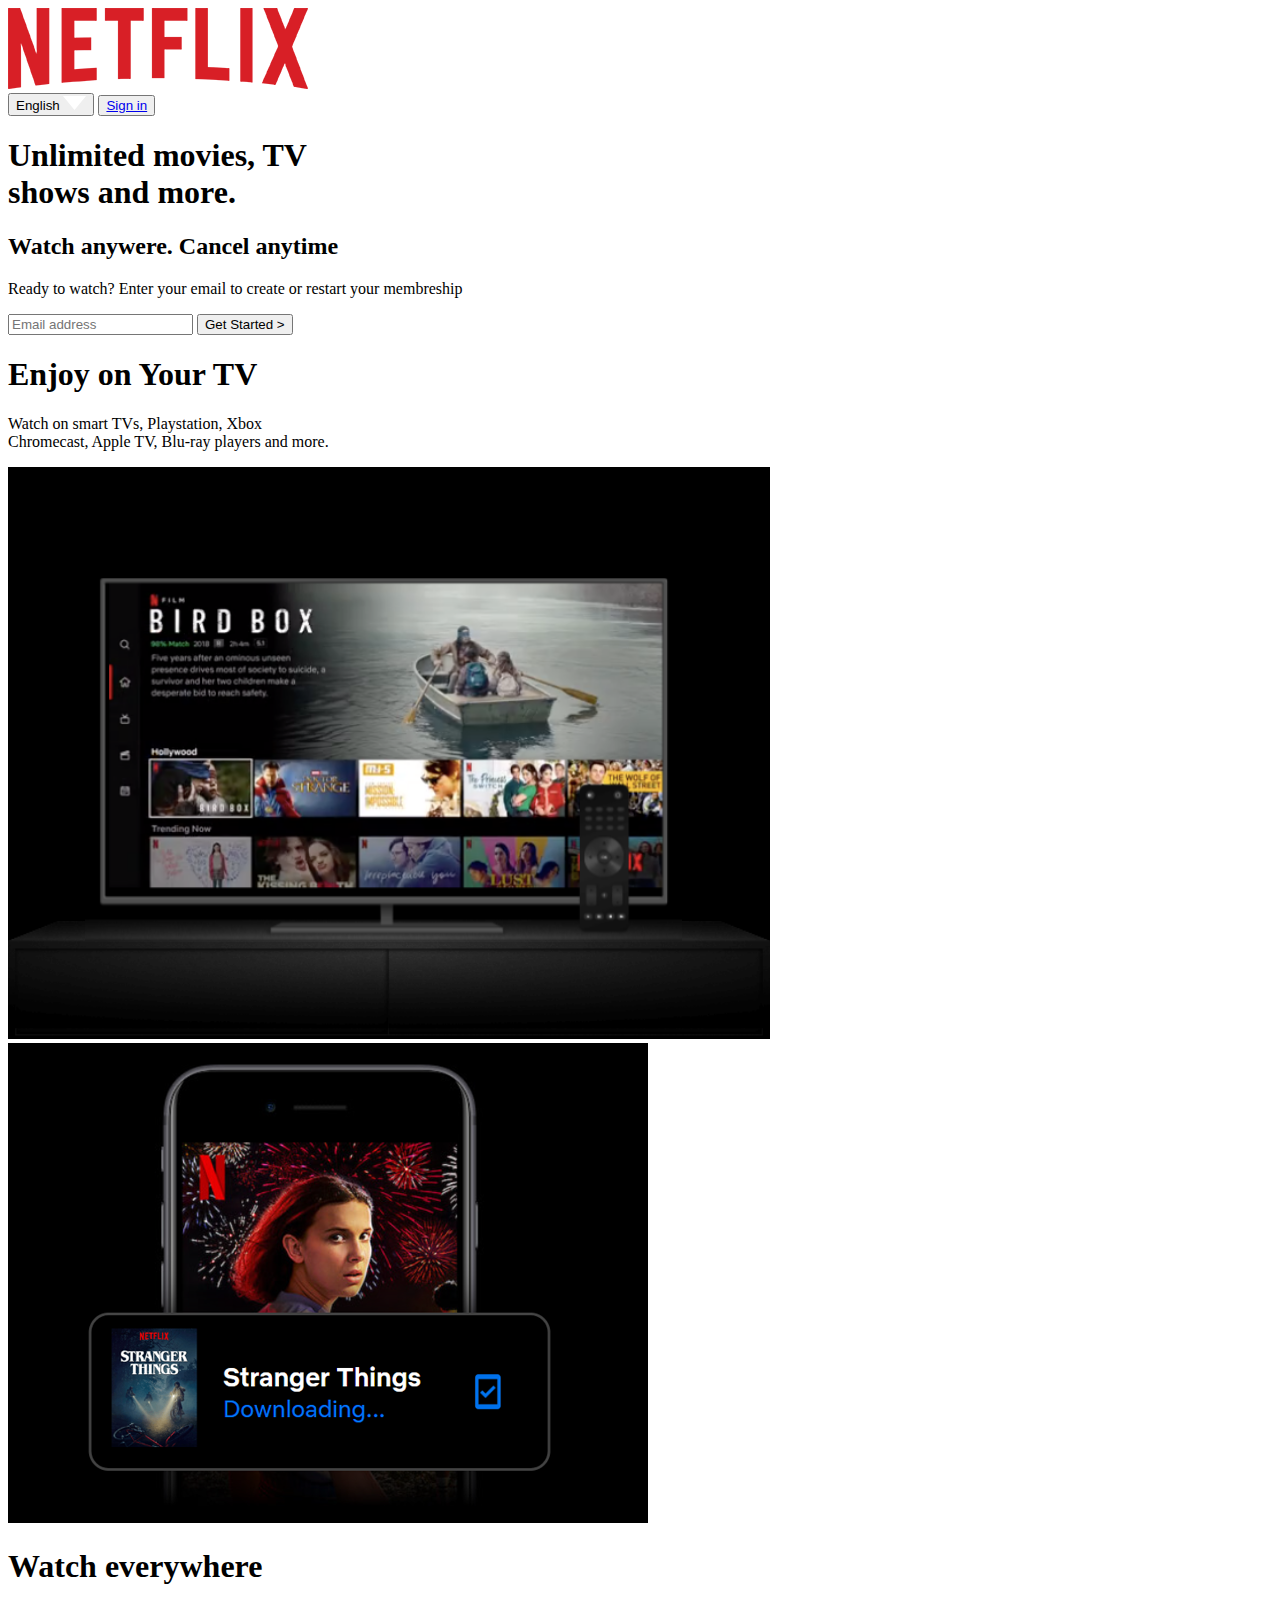
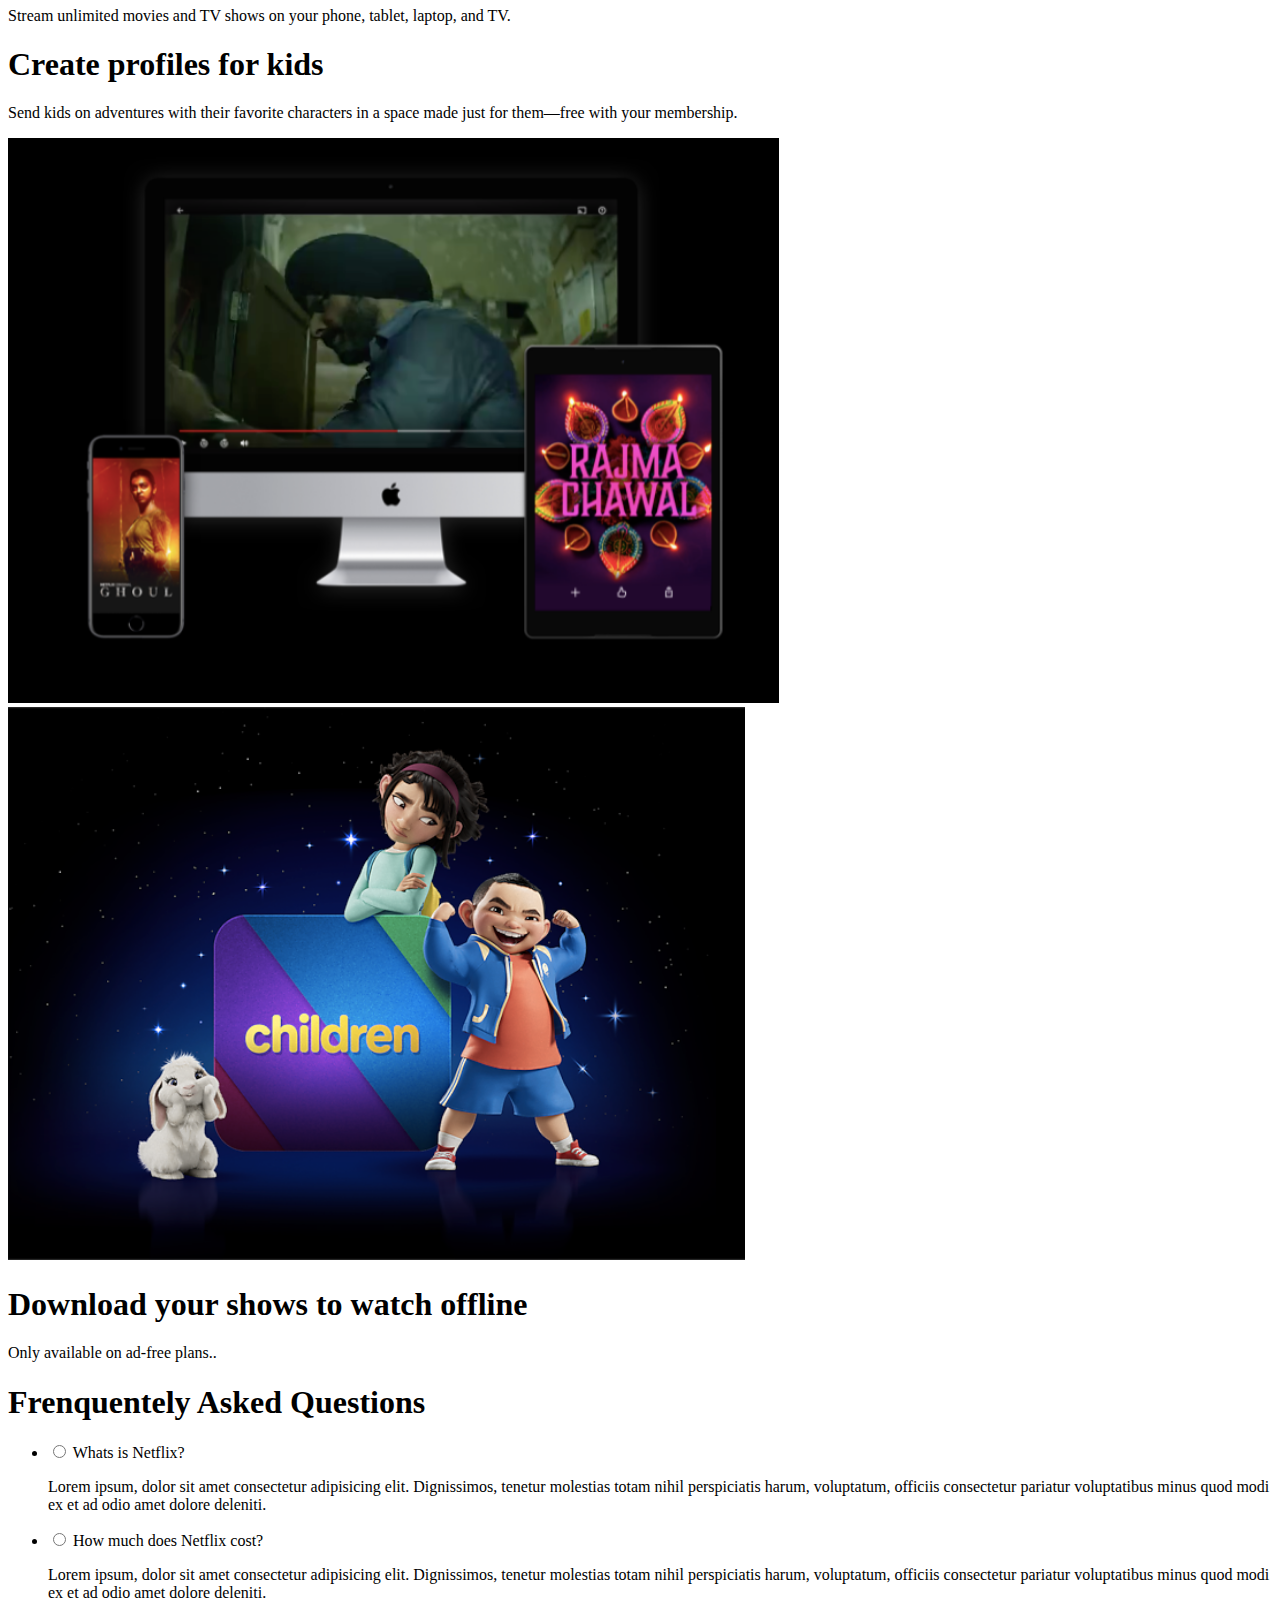
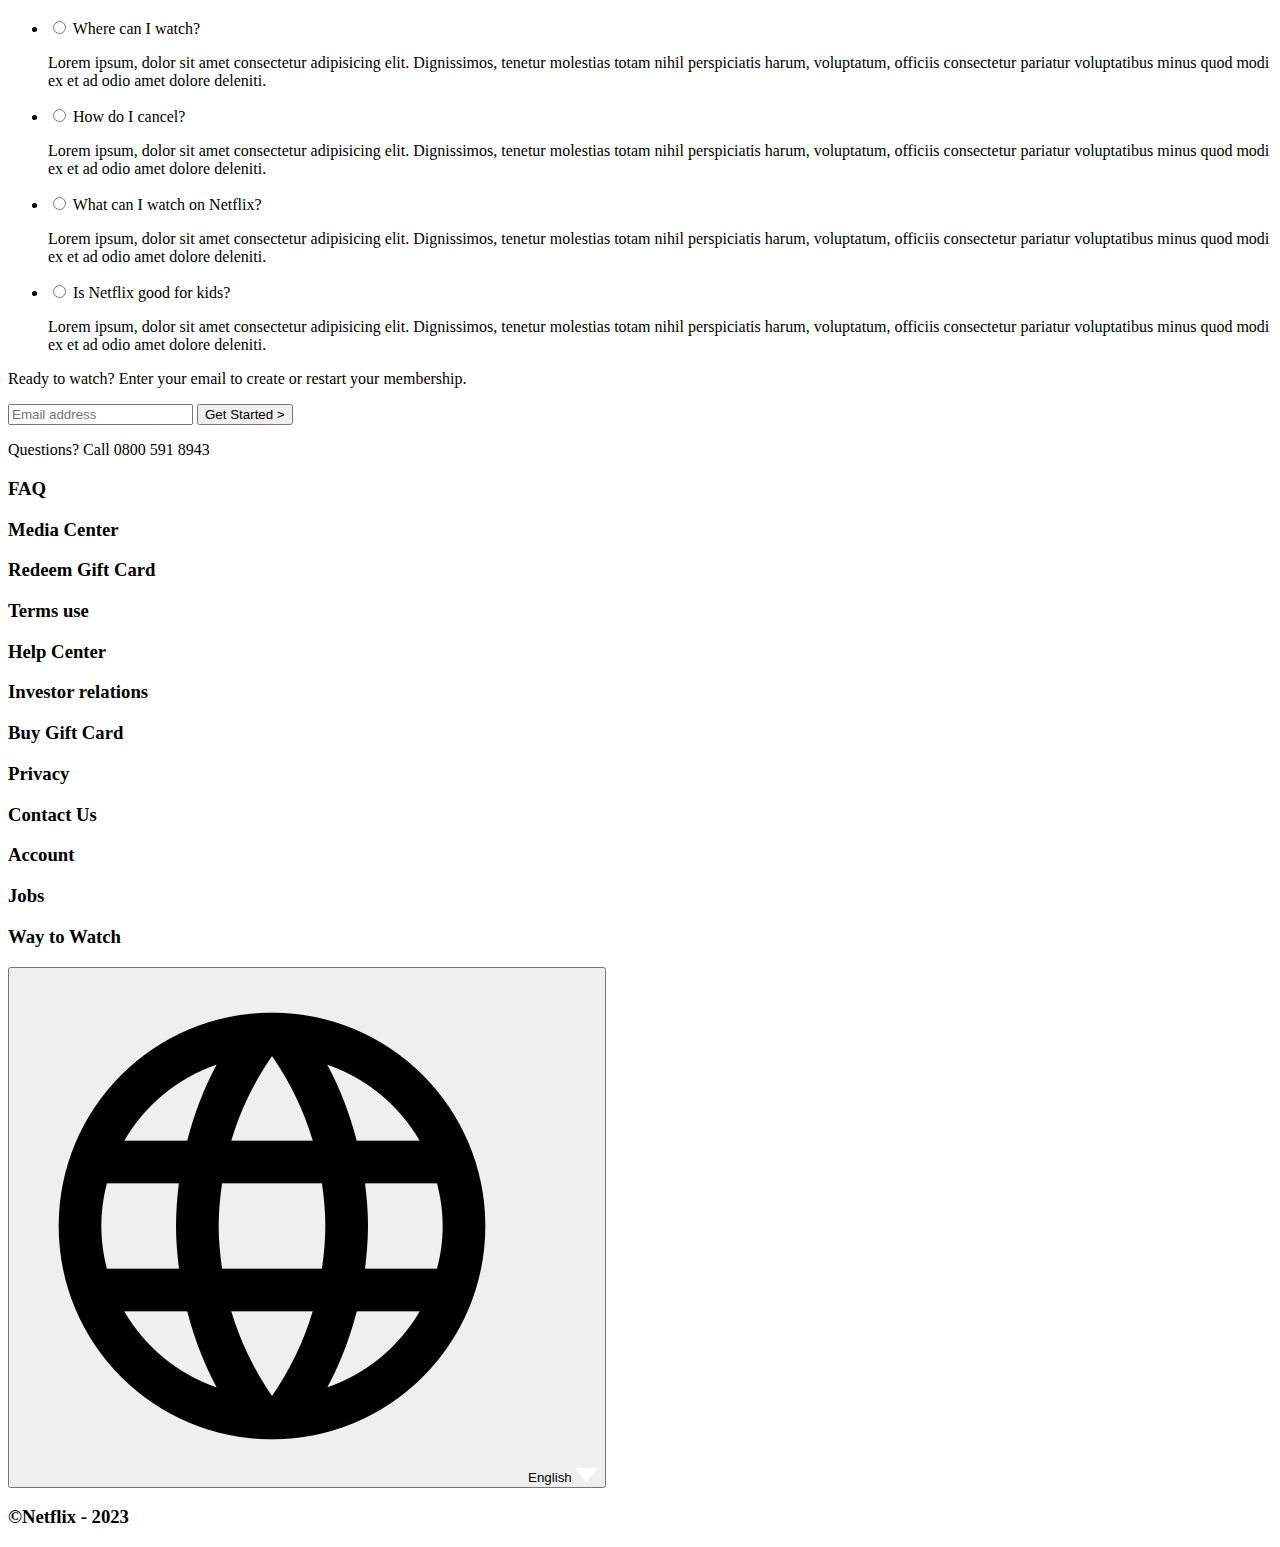
==== index.html @ ade634bf "Add files via upload" ====
<!DOCTYPE html>
<html lang="pt-br">
<head>
    <meta charset="UTF-8">
    <meta name="viewport" content="width=device-width, initial-scale=1.0">
    <title>Netflix</title>
    <link rel="stylesheet" href="../Projeto netflix/css/style.css">
</head>
<body>
    
<div class="top">
    <header>
        <nav>
            <a href=""><img class="logo" src="images/logo.png" alt=""></a>
            <div class="buttons-top">
                <button class="lang">English <img src="images/down-icon.png" alt=""></button>
                <button><a href="tela-login.html">Sign in</a></button>
            </div>
        </nav>
    </header>
    <div class="container">
        <h1>Unlimited movies, TV  <br> shows and more.</h1>
        <h2>Watch anywere. Cancel anytime</h2>
        <p>Ready to watch? Enter your email to create or restart your membreship<p>
        <div class="email-address">
            <input type="email" placeholder="Email address">
            <a href=""><button>Get Started ></button></a>
        </div>
    </div>
</div>

<div class="main">
    <div class="topic">
        <div class="text-topic">
        <h1>Enjoy on Your TV</h1>
        <p>Watch on smart TVs, Playstation, Xbox <br> Chromecast, Apple TV, Blu-ray players and more.</p>
        </div>
        <img src="images/feature-1.png" alt="">

    </div>
    <div class="topic">
        <img src="images/feature-2.png" alt="">
        <div class="text-topic">
        <h1>Watch everywhere</h1>
        <p>Stream unlimited movies and TV shows on your phone, tablet, laptop, and TV.</p>
        </div>
        

    </div>
    <div class="topic">
        <div class="text-topic">
        <h1>Create profiles for kids</h1>
        <p>Send kids on adventures with their favorite characters in a space made just for them—free with your membership.</p>
        </div>
        <img src="images/feature-3.png" alt="">

    </div>
    <div class="topic">
        <img src="images/feature-4.png" alt="">
        <div class="text-topic">
        <h1>Download your shows to watch offline</h1>
        <p>Only available on ad-free plans..</p>
        </div>
        

    </div>

    <div class="questions">
        <h1>Frenquentely Asked Questions</h1>
        <ul class="faq">
            <li>
                <input type="radio" name="faq" id="primeiro">
                <label for="primeiro">Whats is Netflix?</label>
                <div class="cont-faq">
                    <p>Lorem ipsum, dolor sit amet consectetur adipisicing elit. Dignissimos, tenetur molestias totam nihil perspiciatis harum, voluptatum, officiis consectetur pariatur voluptatibus minus quod modi ex et ad odio amet dolore deleniti.</p>
                </div>
            </li>
            <li>
                <input type="radio" name="faq" id="segundo">
                <label for="segundo">How much does Netflix cost?</label>
                <div class="cont-faq">
                    <p>Lorem ipsum, dolor sit amet consectetur adipisicing elit. Dignissimos, tenetur molestias totam nihil perspiciatis harum, voluptatum, officiis consectetur pariatur voluptatibus minus quod modi ex et ad odio amet dolore deleniti.</p>
                </div>
            </li>
            <li>
                <input type="radio" name="faq" id="terceiro">
                <label for="terceiro">Where can I watch?</label>
                <div class="cont-faq">
                    <p>Lorem ipsum, dolor sit amet consectetur adipisicing elit. Dignissimos, tenetur molestias totam nihil perspiciatis harum, voluptatum, officiis consectetur pariatur voluptatibus minus quod modi ex et ad odio amet dolore deleniti.</p>
                </div>
            </li>
            <li>
                <input type="radio" name="faq" id="quarto">
                <label for="quarto">How do I cancel?</label>
                <div class="cont-faq">
                    <p>Lorem ipsum, dolor sit amet consectetur adipisicing elit. Dignissimos, tenetur molestias totam nihil perspiciatis harum, voluptatum, officiis consectetur pariatur voluptatibus minus quod modi ex et ad odio amet dolore deleniti.</p>
                </div>
            </li>
            <li>
                <input type="radio" name="faq" id="quinto">
                <label for="quinto">What can I watch on Netflix?</label>
                <div class="cont-faq">
                    <p>Lorem ipsum, dolor sit amet consectetur adipisicing elit. Dignissimos, tenetur molestias totam nihil perspiciatis harum, voluptatum, officiis consectetur pariatur voluptatibus minus quod modi ex et ad odio amet dolore deleniti.</p>
                </div>
            </li>
            <li>
                <input type="radio" name="faq" id="sexto">
                <label for="sexto">Is Netflix good for kids?</label>
                <div class="cont-faq">
                    <p>Lorem ipsum, dolor sit amet consectetur adipisicing elit. Dignissimos, tenetur molestias totam nihil perspiciatis harum, voluptatum, officiis consectetur pariatur voluptatibus minus quod modi ex et ad odio amet dolore deleniti.</p>
                </div>
            </li>
        </ul>
        <div class="container">
            <p>Ready to watch? Enter your email to create or restart your membership.</p>
            <div class="email-address">
                <input type="email" placeholder="Email address">
                <a href=""><button>Get Started ></button></a>
            </div>
    </div>
</div>

<div>
    <footer>
        <div class="call">
           <p>Questions? Call 0800 591 8943</p>
            
        </div>
        <div class="col">
            <h3>FAQ</h3>
            <h3>Media Center</h3>
            <h3>Redeem Gift Card</h3>
            <h3>Terms use</h3>
        </div> 
        <div class="col">
            <h3>Help Center</h3>
            <h3>Investor relations</h3>
            <h3>Buy Gift Card</h3>
            <h3>Privacy</h3>
        </div> 
        <div class="col">
            <h3>Contact Us</h3>
            <h3>Account</h3>
            <h3>Jobs</h3>
            <h3>Way to Watch</h3>
        </div> 

        </div>
        <div class="footer-copy">
            <div class="buttons-top">
                <button class="lang"><img class="lang-ico" src="images/745186.png" alt="">English <img src="images/down-icon.png" alt=""></button>
            </div>
            <h3>&copy;Netflix - 2023 </h3>
    </footer>
</div>

</body>
</html>
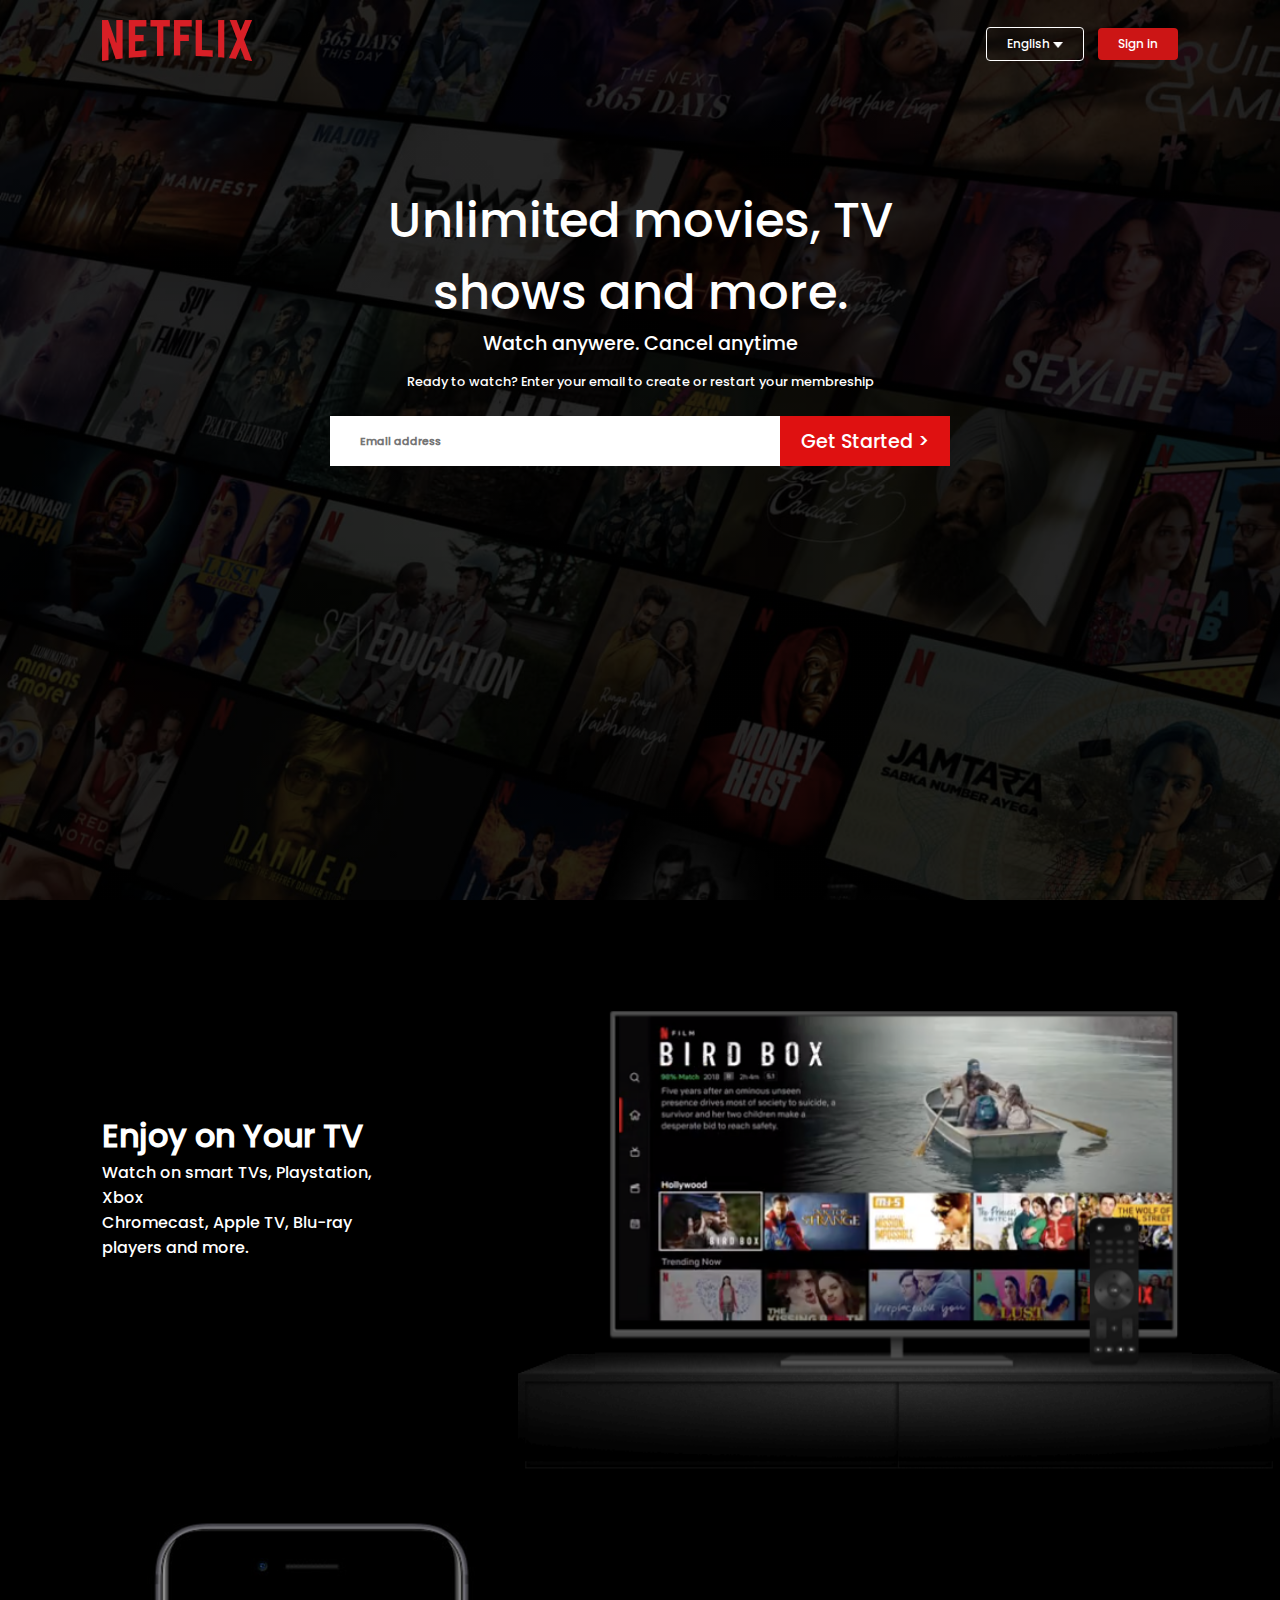
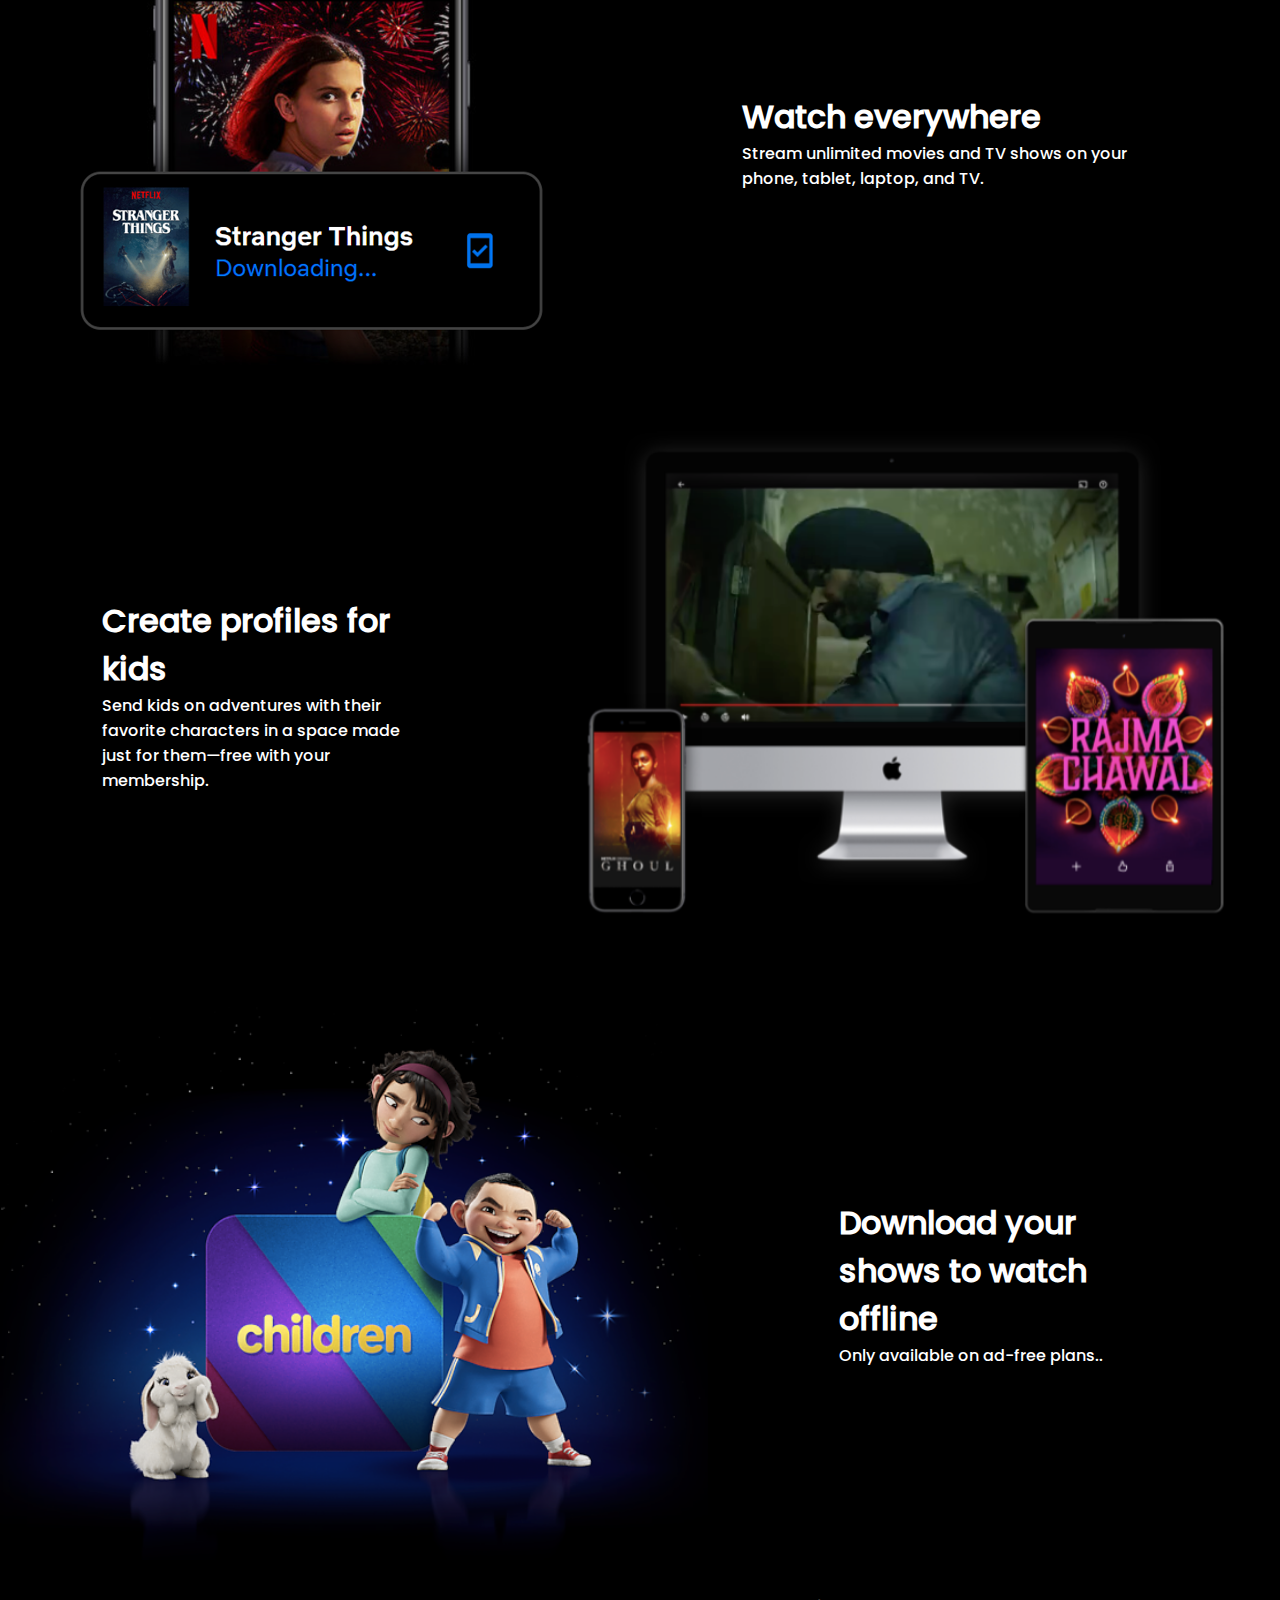
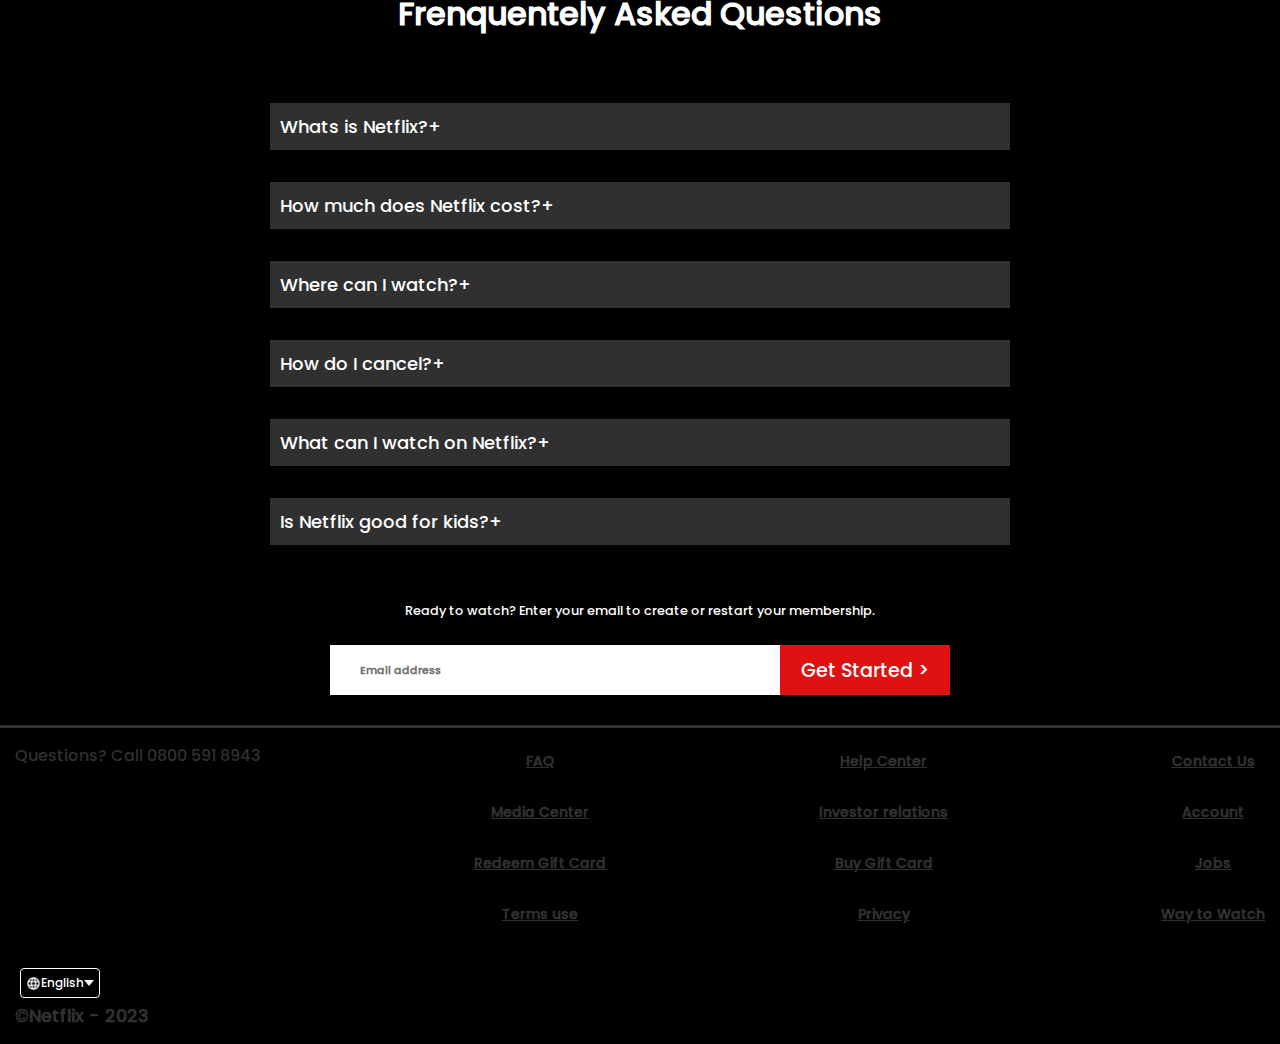
==== commit 7e3d4a70: "Update index.html" ====
--- a/index.html
+++ b/index.html
@@ -4,7 +4,7 @@
     <meta charset="UTF-8">
     <meta name="viewport" content="width=device-width, initial-scale=1.0">
     <title>Netflix</title>
-    <link rel="stylesheet" href="../Projeto netflix/css/style.css">
+    <link rel="stylesheet" href="css/style.css">
 </head>
 <body>
     
@@ -155,4 +155,4 @@
 </div>
 
 </body>
-</html>+</html>
--- a/css/style.css
+++ b/css/style.css
@@ -0,0 +1,386 @@
+@font-face {
+    font-family: 'Poppins';
+    src: url(../font/Poppins-Medium.ttf);
+}
+
+*{
+    margin: 0;
+    padding: 0;
+    font-family:'Poppins' ;
+    box-sizing: border-box;
+}
+
+body{
+    background: #000;
+    color: #fff;
+}
+
+.top{
+    width: 100%;
+    height: 100vh;
+    background-image: linear-gradient(#000000ce, #000000ce), url(../images/header-image.png);
+    background-size: cover;
+    background-position: center;
+    position: relative;
+    padding: 10px 8%; 
+}
+
+nav{
+    display: flex;
+    align-items: center;
+    justify-content: space-between;
+    padding: 10px 0;
+}
+
+.logo{
+    width: 150px;
+}
+
+nav button{
+    border: none;
+    outline: none;
+    background: #cc1515;
+    color: #fff;
+    padding: 7px 20px;
+    font-size: 12px;
+    border-radius: 4px;
+    margin-left: 10px;
+    cursor: pointer;
+
+}
+
+.lang{
+    background-color: transparent;
+    border: 1px solid #fff;
+
+}
+
+.buttons-top button a{
+    background: #cc1515;
+    color: #fff;
+    text-decoration: none;
+}
+
+nav .buttons-top img {
+   width: 10px;
+}
+
+.container{
+    display: block;
+    text-align: center;
+    margin-top: 10%;
+    
+}
+
+.container h1{
+    font-size: 3em;
+    font-weight: lighter;
+}
+
+.container h2{
+    font-size: 1.2em;
+    text-decoration: none;
+    font-weight: lighter;
+    margin-bottom: 15px;
+}
+
+.container p{
+    font-size: 0.8em;
+    margin-bottom: 15px;
+}
+
+.container input{
+    padding: 0;
+    width: 450px;
+    height: 50px;
+    border: none;
+    outline: none;
+}
+
+.container input::placeholder{
+    font-size: 0.9em;
+    font-weight: bold;
+    padding: 15px;
+}
+
+.container button{
+    background-color: #df1111;
+    color: #fff;
+    font-size: 1.2em;
+    outline: none;
+    height: 50px;
+    width: 170px;
+    border: none;
+}
+
+.email-address{
+    display: flex;
+    justify-content: center;
+    align-items: center;
+    margin-top: 25px;
+    margin-bottom: 30px;
+    box-shadow: 1px;
+    text-align: center;
+}
+
+.email-address input{
+    padding-left: 15px;
+    font-size: 12px;
+}
+
+
+.email-address button{
+    cursor: pointer;
+}
+
+/*Conteúdos*/
+
+.topic{
+    display: flex;
+    align-items: center;
+    justify-content: space-between;
+    margin-bottom: 30px;
+    
+}
+
+.text-topic{
+    margin: 10px 8% ;
+}
+
+/*Questions*/
+
+.questions h1{
+    text-align: center;
+}
+
+.questions .container{
+    margin-top: 50px;
+    width: 100%;
+}
+
+.faq{
+    margin: 60px auto 0px auto;
+    width: 100%;
+    max-width: 750px;
+}
+.faq li{
+    list-style: none;
+    width: 100%;
+    padding: 5px;
+    margin-bottom: 20px;
+    
+}
+
+.faq li label{
+    display: flex;
+    align-items: center;
+    padding: 10px;
+    font-size: 18px;
+    background-color: #303030;
+    margin-bottom: 2px;
+    position: relative;
+    cursor: pointer;
+    
+}
+
+li label::after{
+    content: '+';
+    font-size: 18px;
+    transition: transform 0.5s;
+    
+}
+
+.cont-faq{
+    text-align: center;
+}
+
+
+input[type=radio]{
+    display: none;
+}
+
+.faq .cont-faq{
+    background-color: #303030;
+    text-align: left;
+    max-height: 0;
+    padding: 0 20px;
+    overflow: hidden;
+    transition: max-height 0.3s, padding 0.3s;
+}
+
+.faq input[type='radio']:checked + label + .cont-faq{
+    max-height: 600px;
+    padding: 25px 15px;
+    
+    
+}
+
+.faq input[type='radio']:checked + label::after{
+    transform: rotate(136deg);
+}
+
+/*Rodapé*/
+
+footer{
+    width: 100%;
+    margin: auto;
+    display: flex;
+    align-items: center;
+    justify-content: space-between;
+    text-align: center;
+    border-top: 3px solid #303030;
+    
+}
+
+.footer-copy button{
+    display: flex;
+    align-items: center;
+    justify-content: center;
+    margin: 5px;
+    text-align: left;
+    border: 1px solid #fff;
+    outline: none;
+    background: transparent;
+    font-size: 12px;
+    border-radius: 4px;
+    color: #fff;
+    padding: 5px;
+    cursor: pointer;
+
+}
+
+.footer-copy button img{
+    width: 10px;
+    
+}
+
+.footer-copy .lang-ico{
+    filter: invert();
+    text-align: center;
+    width: 15px;
+    
+}
+
+.call{
+    display:flex;
+    margin: 15px 15px 180px 15px;
+    text-align: start;
+    color: #303030;
+
+
+}
+
+
+.col h3{
+    padding: 15px;
+    font-size: 14px;
+    color: #303030;
+    text-decoration: underline;
+    cursor: pointer;
+}
+
+.footer-copy{
+    margin: 10px;
+    display: block;
+    border: none;
+    outline: none;
+    background: transparent;
+    font-size: 15px;
+    border-radius: 4px;
+    color: #303030;
+    padding: 5px;
+    width: 75%;
+    height: 100%;
+}
+
+/*Tela de login*/
+
+.login{
+    display: flex;
+    align-items: center;
+    justify-content: center;
+}
+
+.card-login{
+    width: 450px;
+    height: 500px;
+    padding: 50px;
+    background-color: #000000d5;
+    font-size: 14px;
+    text-align: left;
+    border-radius:5px;
+    box-shadow: 0px 10px 40px -12px #000000b0;
+    
+}
+
+.card-login input{
+    width: 100%;
+    height: 50px;
+    margin: 20px auto;
+    border-radius: 5px;
+    padding: 10px;
+    box-shadow:0px 10px 25px #00000056;
+    background-color: #303030;
+    color: #fff;
+    border: none;
+    outline: none;
+
+}
+.card-login .btn-login{
+    width: 100%;
+    background-color: #df1111;
+    color: #fff;
+    font-size: 1.2em;
+    outline: none;
+    height: 50px;
+    border: none;
+    border-radius: 5px;
+    cursor: pointer;
+
+}
+
+.textfield label{
+    font-size: 2.1em;
+}
+
+.card-login p{
+    color: #474747;
+}
+.card-login span{
+    color: #fff;
+    cursor: pointer;
+}
+
+.card-login span:hover{
+    text-decoration: underline;
+}
+
+.lembra input[type='checkbox']{
+    width: 12px;
+    margin: 0;
+    padding: 0;
+}
+
+.lembra{
+    display: flex;
+    justify-content: space-between;
+    align-items:center ;
+    text-align: center;
+}
+.lembra p{
+    margin-top: 0;
+    margin-left: 5px;
+}
+
+.lembra p:hover{
+   text-decoration: underline;
+   cursor: pointer;
+}
+
+.text-min{
+    font-size: 12px;
+    margin-top: 20px;
+}
+
+
+
